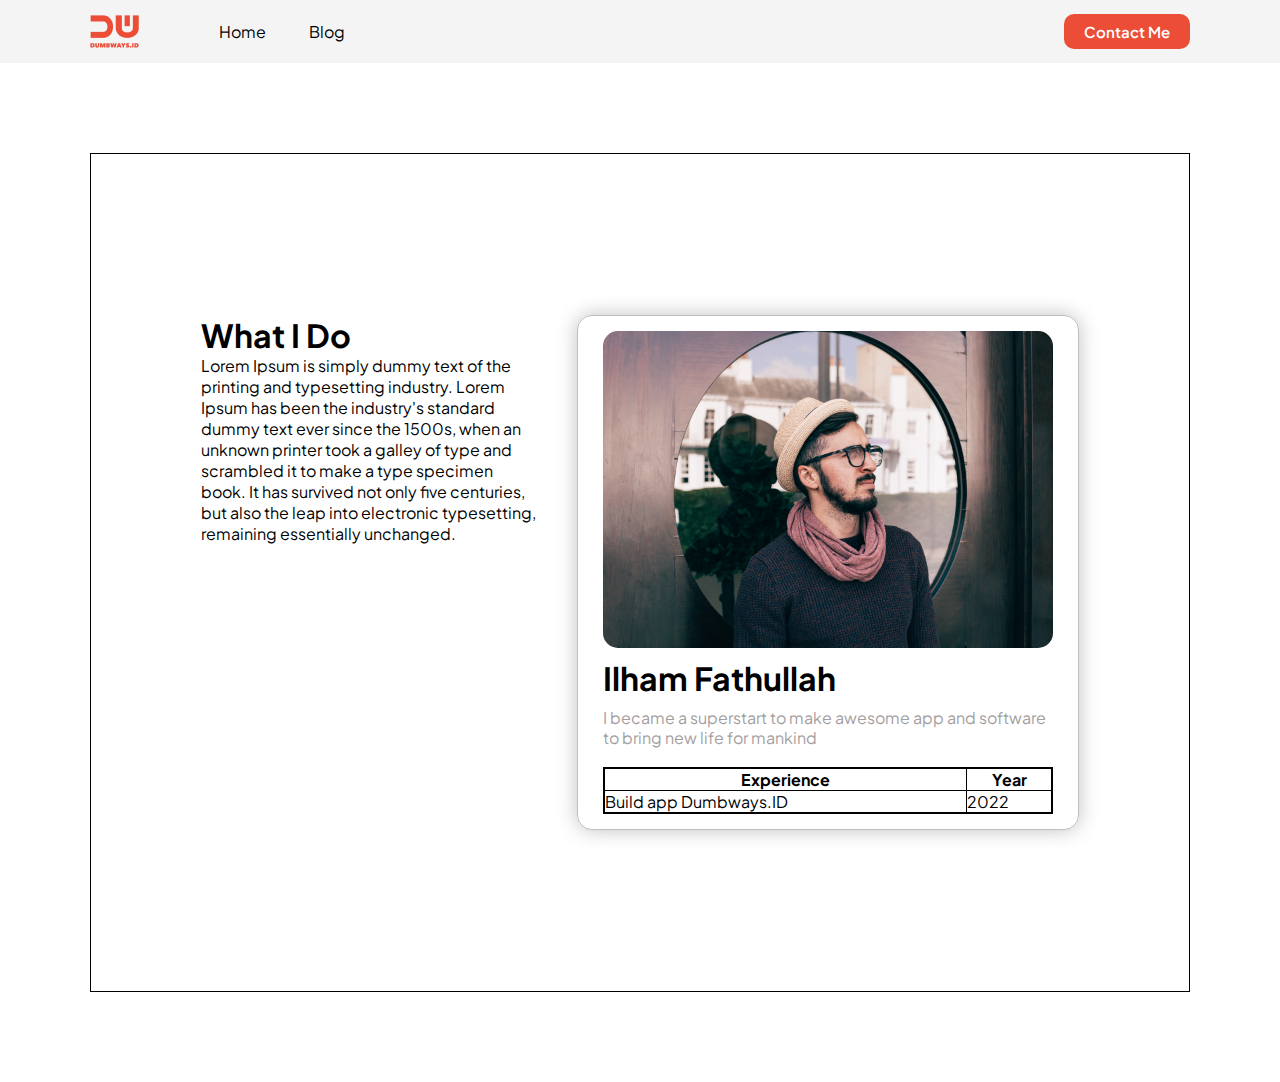
==== index.html @ f67fffaf "[200~" ====
<html>

<head>
    <link rel="stylesheet" href="https://cdnjs.cloudflare.com/ajax/libs/font-awesome/6.1.1/css/all.min.css"
        integrity="sha512-KfkfwYDsLkIlwQp6LFnl8zNdLGxu9YAA1QvwINks4PhcElQSvqcyVLLD9aMhXd13uQjoXtEKNosOWaZqXgel0g=="
        crossorigin="anonymous" referrerpolicy="no-referrer" />
    <link rel="stylesheet" href="assets/css/style.css">

    <title>Creating Card</title>
</head>

<body>
    <!-- NAVBAR START -->
    <nav>
        <div class="left-side">
            <a href="index.html">
                <img src="assets/logo.png" alt="">
            </a>

            <ol>
                <li>
                    <a href="index.html">Home</a>
                </li>
                <li>
                    <a href="#">Blog</a>
                </li>
            </ol>
        </div>

        <div class="right-side">
            <a href="contact.html">Contact Me</a>
        </div>
    </nav>
    <!-- NAVBAR END -->

    <!-- CONTENT START -->
    <div class="personal">
        <div class="container-content">
            <div class="left">
                <div class="card">
                    <div class="image">
                        <img src="assets/my-img.jpg" />
                    </div>
                    <div class="title">
                        <h1>Ilham Fathullah</h1>
                    </div>
                    <div class="content">
                        <p>
                            I became a superstart to make awesome app and software to bring new life for mankind
                        </p>
                        <table border="1">
                            <tr>
                                <th>Experience</th>
                                <th>Year</th>
                            </tr>
                            <tr>
                                <td>Build app Dumbways.ID</td>
                                <td>2022</td>
                            </tr>
                        </table>
                    </div>
                </div>
            </div>

            <div class="right">
                <div>
                    <h1>What I Do</h1>
                    <p>
                        Lorem Ipsum is simply dummy text of the printing and typesetting industry. Lorem Ipsum has been
                        the industry's standard dummy text ever since the 1500s, when an unknown printer took a galley
                        of type and scrambled it to make a type specimen book. It has survived not only five centuries,
                        but also the leap into electronic typesetting, remaining essentially unchanged.
                    </p>
                </div>
            </div>
        </div>
    </div>
    <!-- CONTENT END -->
</body>

</html>
---- assets/css/style.css ----
@import url('https://fonts.googleapis.com/css2?family=Plus+Jakarta+Sans:wght@300&display=swap');

* {
    margin: 0;
    padding: 0;
    font-family: 'Plus Jakarta Sans', sans-serif;
}

/* NAVBAR START */
nav {
    display: flex;
    height: 7vh;
    background-color: #f4f4f4;
}

nav div {
    width: 50%;
    display: flex;
    align-items: center;
}

nav .left-side ol {
    list-style-type: none;
    margin-left: 40px;
}

nav .left-side {
    padding-left: 90px;
}

nav .left-side ol li {
    display: inline;
    margin-left: 40px;
}

nav .left-side ol li a {
    text-decoration: none;
    color: black;
}

nav .right-side {
    display: flex;
    justify-content: flex-end;
    padding-right: 90px;
}

nav .right-side a {
    font-size: 15px;
    background-color: #ec4d37;
    color: white;
    text-decoration: none;
    padding: 8px 20px;
    font-weight: 600;
    border-radius: 10px;
}

/* NAVBAR END */
.card {
    width: 450px;
    border: 1px solid #00000040;
    border-radius: 15px;
    padding: 15px 25px;
    box-shadow: 0px 0px 20px #00000040;
}

.card .image img {
    width: 100%;
    border-radius: 15px;
}

.card .title h1 {
    margin: 10px 0px;
}

.card .content p {
    text-align: left;
    color: rgb(163, 158, 158);
    line-height: 120%;
    margin-bottom: 20px;
}

.card .content table {
    width: 100%;
    border: 2px solid black;
    border-collapse: collapse;
}

.personal {
    display: flex;
    height: 93vh;
    justify-content: center;
    align-items: center;
    border: 1px solid black;
    margin: 90px;
}

.personal .container-content {
    display: flex;
    width: 80%;
    flex-direction: row-reverse;

}

.container-content .left {
    flex: 40%;
}

.container-content .right {
    flex: 60%;
    padding-right: 40px;
}

/* HOME START */


/* HOME END */


/* CONTACT FORM START */
.form-contact {
    height: 93vh;
    display: flex;
    justify-content: center;
    align-items: center;
}

.form-contact label {
    font-size: 20px;
    font-weight: 400;
}

.form-contact form input,
.form-contact form select,
.form-contact form textarea {
    width: 100%;
    font-size: 20px;
    font-weight: 400;
    padding: 8px;
    margin-top: 5px;
    margin-bottom: 20px;
    border: 1px solid #c4c4c4;
    border-radius: 8px;
}

.form-contact form textarea {
    height: 100px;
    resize: none;
}

.form-contact form button {
    padding: 8px 30px;
    color: white;
    background-color: #ec4d37;
    font-size: 17px;
    border: none;
    border-radius: 10px;
    cursor: pointer;
}

/* CONTACT FORM END */
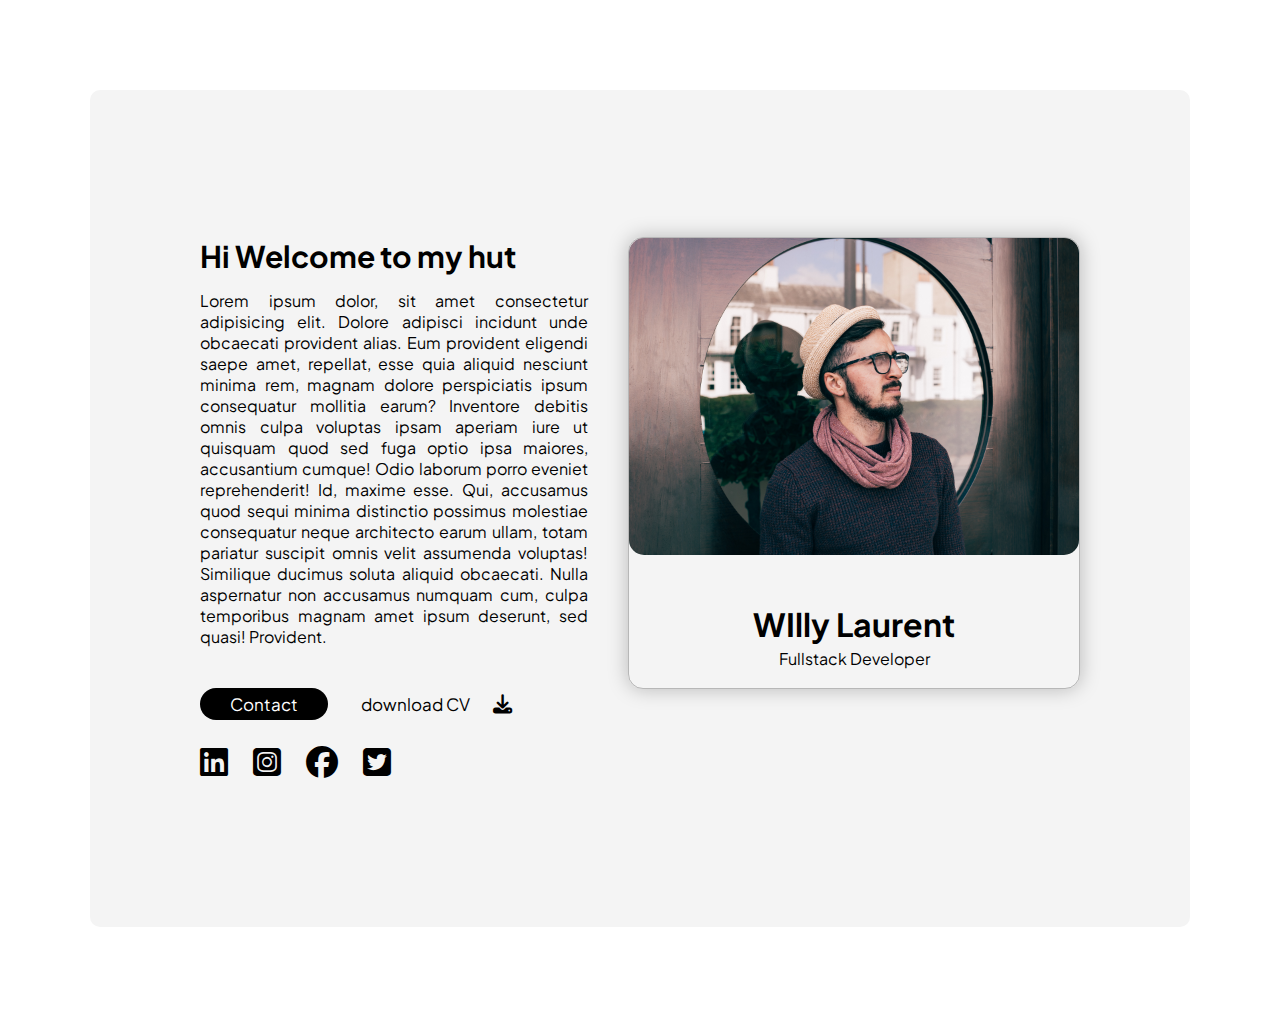
==== commit cc5d0536: "Tugas Hari ke 3" ====
--- a/index.html
+++ b/index.html
@@ -1,39 +1,12 @@
+<!DOCTYPE html>
 <html>
-
-<head>
-    <link rel="stylesheet" href="https://cdnjs.cloudflare.com/ajax/libs/font-awesome/6.1.1/css/all.min.css"
-        integrity="sha512-KfkfwYDsLkIlwQp6LFnl8zNdLGxu9YAA1QvwINks4PhcElQSvqcyVLLD9aMhXd13uQjoXtEKNosOWaZqXgel0g=="
-        crossorigin="anonymous" referrerpolicy="no-referrer" />
-    <link rel="stylesheet" href="assets/css/style.css">
-
-    <title>Creating Card</title>
-</head>
-
-<body>
-    <!-- NAVBAR START -->
-    <nav>
-        <div class="left-side">
-            <a href="index.html">
-                <img src="assets/logo.png" alt="">
-            </a>
-
-            <ol>
-                <li>
-                    <a href="index.html">Home</a>
-                </li>
-                <li>
-                    <a href="#">Blog</a>
-                </li>
-            </ol>
-        </div>
-
-        <div class="right-side">
-            <a href="contact.html">Contact Me</a>
-        </div>
-    </nav>
-    <!-- NAVBAR END -->
-
-    <!-- CONTENT START -->
+    <head>
+        <title>Tugas Dumbsways hari ke 2</title>
+        <link rel="stylesheet" href="assets/style.css" >
+        <link rel="stylesheet" href="https://cdnjs.cloudflare.com/ajax/libs/font-awesome/6.1.1/css/all.min.css" />
+    </head>
+    <body>
+        
     <div class="personal">
         <div class="container-content">
             <div class="left">
@@ -42,40 +15,53 @@
                         <img src="assets/my-img.jpg" />
                     </div>
                     <div class="title">
-                        <h1>Ilham Fathullah</h1>
+                        <h1>WIlly Laurent</h1>
                     </div>
                     <div class="content">
                         <p>
-                            I became a superstart to make awesome app and software to bring new life for mankind
+                           Fullstack Developer
                         </p>
-                        <table border="1">
-                            <tr>
-                                <th>Experience</th>
-                                <th>Year</th>
-                            </tr>
-                            <tr>
-                                <td>Build app Dumbways.ID</td>
-                                <td>2022</td>
-                            </tr>
-                        </table>
                     </div>
                 </div>
             </div>
 
             <div class="right">
-                <div>
-                    <h1>What I Do</h1>
+                <div class="title-index">
+                    <h1>Hi Welcome to my hut</h1>
+                </div>
+                <div class="content-index">
                     <p>
-                        Lorem Ipsum is simply dummy text of the printing and typesetting industry. Lorem Ipsum has been
-                        the industry's standard dummy text ever since the 1500s, when an unknown printer took a galley
-                        of type and scrambled it to make a type specimen book. It has survived not only five centuries,
-                        but also the leap into electronic typesetting, remaining essentially unchanged.
+                        Lorem ipsum dolor, sit amet consectetur adipisicing elit. 
+                        Dolore adipisci incidunt unde obcaecati provident alias. 
+                        Eum provident eligendi saepe amet, repellat, esse quia 
+                        aliquid nesciunt minima rem, magnam dolore perspiciatis 
+                        ipsum consequatur mollitia earum? Inventore debitis omnis 
+                        culpa voluptas ipsam aperiam iure ut quisquam quod sed 
+                        fuga optio ipsa maiores, accusantium cumque! Odio laborum 
+                        porro eveniet reprehenderit! Id, maxime esse. Qui, accusamus 
+                        quod sequi minima distinctio possimus molestiae consequatur 
+                        neque architecto earum ullam, totam pariatur suscipit omnis 
+                        velit assumenda voluptas! Similique ducimus soluta aliquid obcaecati. 
+                        Nulla aspernatur non accusamus numquam cum, culpa temporibus magnam 
+                        amet ipsum deserunt, sed quasi! Provident.
                     </p>
+                </div>
+                <br>
+                <div class="icon-button">
+                    <button>Contact</button>
+                    <p>download CV</p>
+                    <i class="fa-solid fa-download"></i>
+                </div>
+                <br>
+                <div class="icon-index">
+                    <i class="fa-brands fa-linkedin"></i>
+                    <i class="fa-brands fa-instagram-square"></i>
+                    <i class="fa-brands fa-facebook"></i>
+                    <i class="fa-brands fa-twitter-square"></i>
                 </div>
             </div>
         </div>
     </div>
     <!-- CONTENT END -->
-</body>
-
+    </body>
 </html>--- a/assets/style.css
+++ b/assets/style.css
@@ -0,0 +1,201 @@
+@import url('https://fonts.googleapis.com/css2?family=Plus+Jakarta+Sans:wght@300&display=swap');
+
+* {
+    margin: 0;
+    padding: 0;
+    font-family: 'Plus Jakarta Sans', sans-serif;
+}
+
+/* NAVBAR START */
+nav {
+    display: flex;
+    height: 7vh;
+    background-color: #f4f4f4;
+    
+}
+
+nav div {
+    width: 50%;
+    display: flex;
+    align-items: center;
+}
+
+nav .left-side ol {
+    list-style-type: none;
+    margin-left: 40px;
+}
+
+nav .left-side {
+    padding-left: 90px;
+}
+
+nav .left-side ol li {
+    display: inline;
+    margin-left: 40px;
+}
+
+nav .left-side ol li a {
+    text-decoration: none;
+    color: black;
+    font-weight: 600;
+
+}
+
+
+nav .right-side {
+    display: flex;
+    justify-content: flex-end;
+    padding-right: 90px;
+}
+
+nav .right-side a {
+    font-size: 15px;
+    background-color: black;
+    color: white;
+    text-decoration: none;
+    padding: 8px 20px;
+    font-weight: 600;
+    border-radius: 10px;
+}
+a:hover {
+    font-size: 110%;
+    transition:all ease 0.5s;
+    display: inline-block;
+}
+
+.title {
+    display: flex;
+    justify-content: center;
+    padding-top: 40px;
+    font-size: 600;
+}
+/* isi index */
+.card {
+    width: 450px;
+    border: 1px solid #00000040;
+    border-radius: 15px;
+    box-shadow: 0px 0px 20px #00000040;
+}
+
+.card .image img {
+    width: 100%;
+    border-radius: 15px;
+}
+
+.card .title h1 {
+    margin: 5px 0px;
+    text-decoration: solid;
+
+}
+
+.card .content p {
+    text-align: center;
+    color: black;
+    line-height: 120%;
+    margin-bottom: 20px;
+    text-decoration: solid;
+}
+
+.personal {
+    display: flex;
+    height: 93vh;
+    justify-content: center;
+    align-items: center;
+    border: 10px gray;
+    margin: 90px;
+    border-radius: 10px;
+    background-color: #f4f4f4;
+}
+
+.personal .container-content {
+    display: flex;
+    width: 80%;
+    flex-direction: row-reverse;
+
+}
+
+.container-content .left {
+    flex: 40%;
+}
+
+.container-content .right {
+    flex: 60%;
+    padding-right: 40px;
+}
+.right .title-index {
+    font-size: 15px;
+    margin-bottom: 15px;
+}
+.right .content-index{
+    text-align: justify;
+}
+.right .icon-button button {
+    margin-top: 20px;
+    padding: 5px 30px;
+    color: white;
+    background-color: black;
+    font-size: 17px;
+    border: none;
+    border-radius: 20px;
+    cursor: pointer;
+}
+.right .icon-button p {
+    margin-left: 30px;
+    margin-right: 20px;
+    font-size: 17px;
+    display: inline;
+}
+.right .icon-button i {
+    font-size: larger;
+}
+.right .icon-index {
+    font-size:xx-large;
+    letter-spacing: 10px;
+}
+/* isi index end */
+
+
+/* CONTACT FORM START */
+.form-contact {
+    height: 80vh;
+    display: flex;
+    justify-content: center;
+    align-items: center;
+}
+
+.form-contact label {
+    font-size: 20px;
+    font-weight: 600;
+}
+
+.form-contact input, 
+.form-contact select , 
+.form-contact textarea {
+    width: 100%;
+    font-size: 20px;
+    font-weight: 400;
+    padding: 8px;
+    margin-top: 5px;
+    margin-bottom: 20px;
+    border: 1px solid #c4c4c4;
+    border-radius: 8px;
+    box-sizing: border-box;
+}
+
+.form-contact form textarea {
+    height: 100px;
+    resize: none;
+}
+
+.form-contact form button {
+    padding: 5px 15px;
+    color: white;
+    background-color: black;
+    font-size: 17px;
+    border: none;
+    border-radius: 20px;
+    cursor: pointer;
+    float: right;
+}
+
+/* CONTACT FORM END */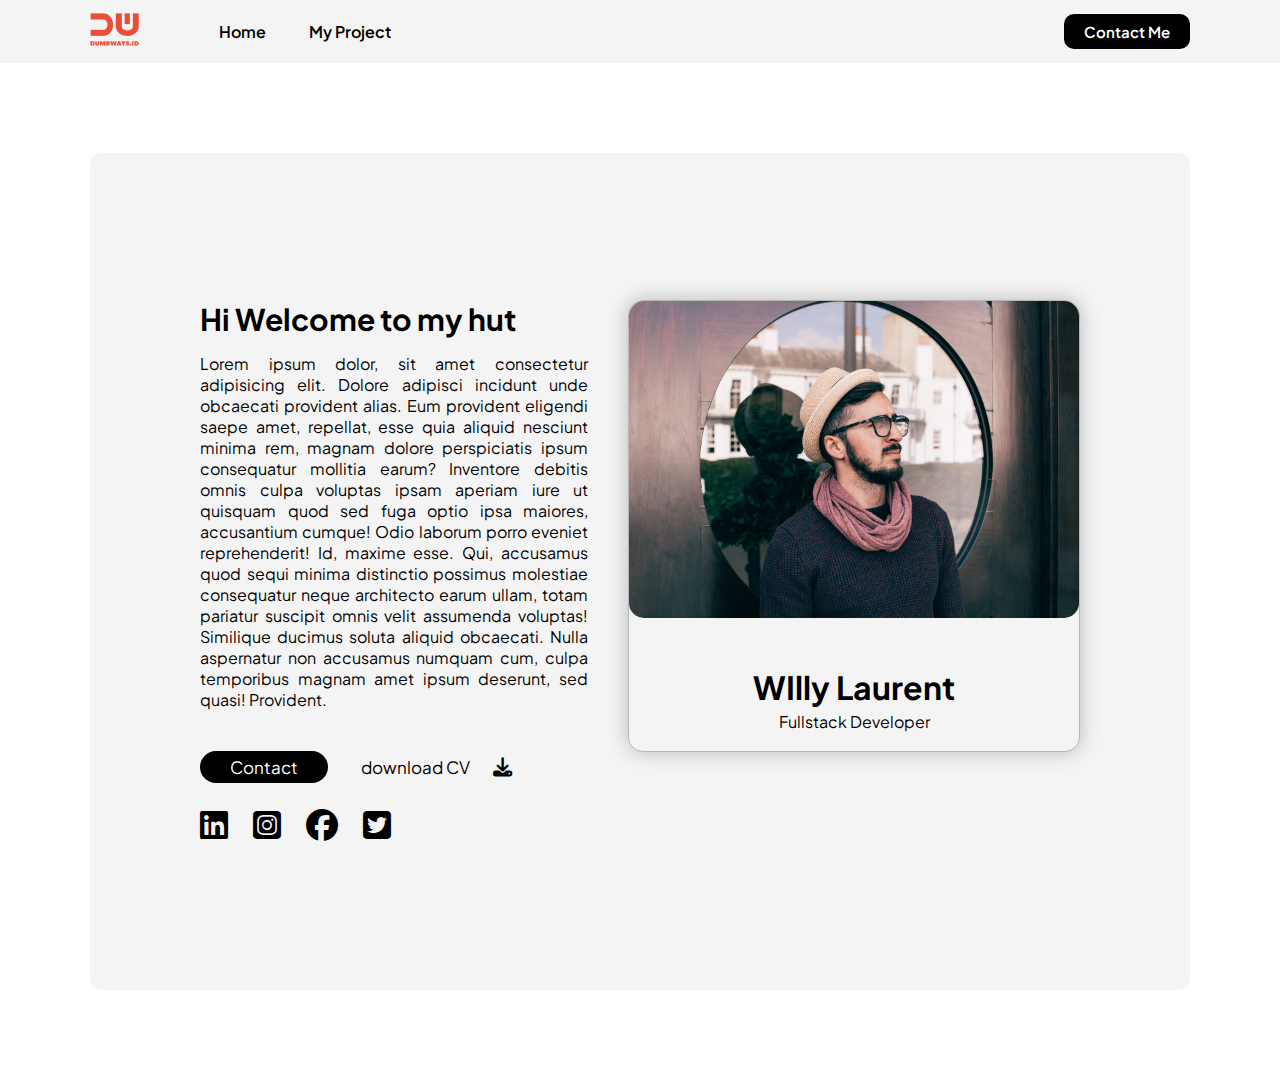
==== commit 33416089: "Tugas ke 3" ====
--- a/index.html
+++ b/index.html
@@ -6,7 +6,26 @@
         <link rel="stylesheet" href="https://cdnjs.cloudflare.com/ajax/libs/font-awesome/6.1.1/css/all.min.css" />
     </head>
     <body>
-        
+        <!-- Navbar -->
+        <nav>
+            <div class="left-side">
+                <a href="index.html">
+                    <img src="assets/logo.png" alt="">
+                </a>
+                <ol>
+                    <li>
+                        <a href="index.html">Home</a>
+                    </li>
+                    <li>
+                        <a href="#">My Project</a>
+                    </li>
+                </ol>
+            </div>
+            <div class="right-side">
+                <a href="contact.html">Contact Me</a>
+            </div>
+        </nav>
+         <!-- CONTENT START -->
     <div class="personal">
         <div class="container-content">
             <div class="left">
